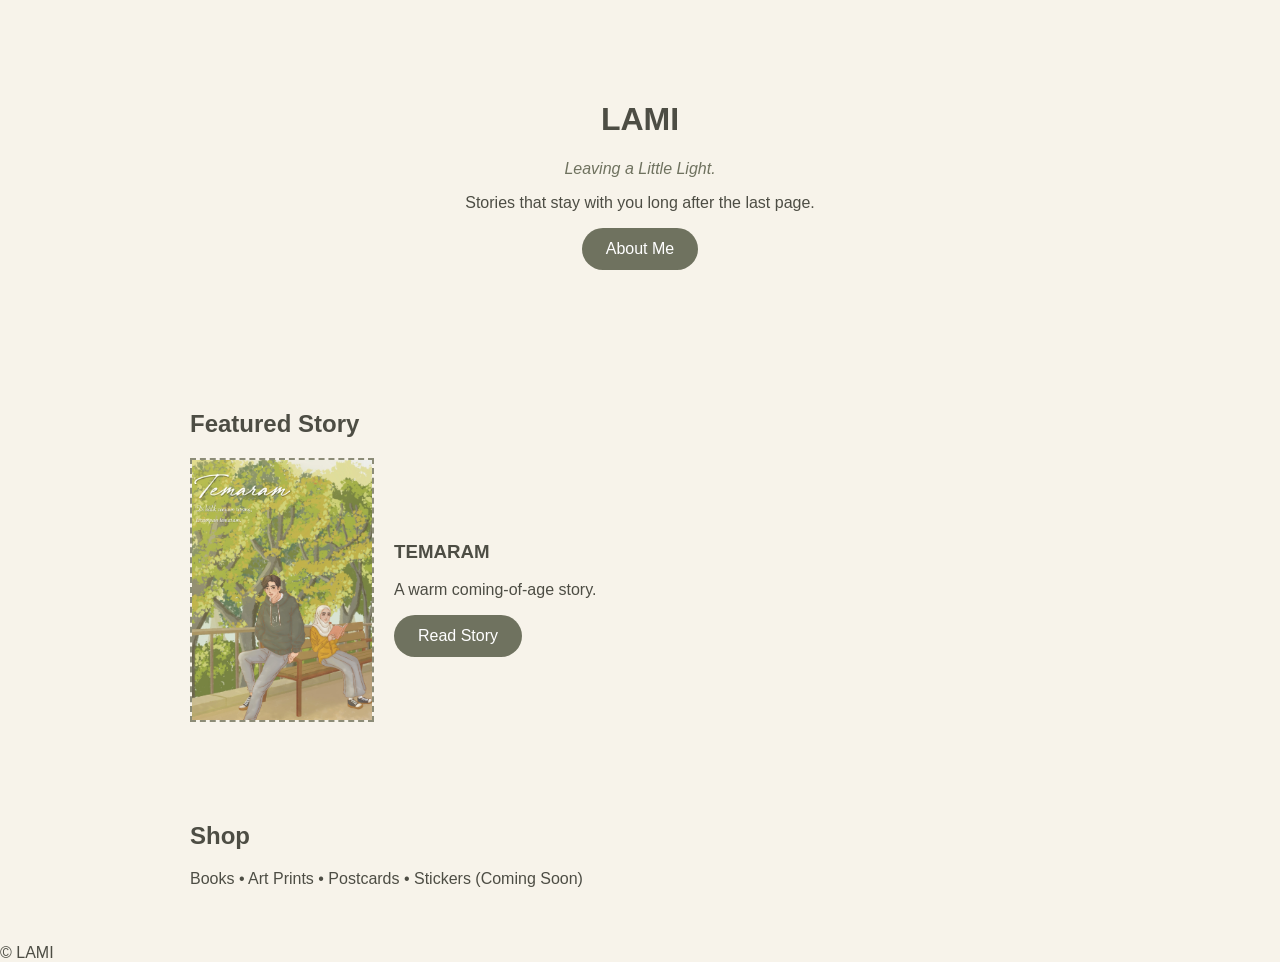
==== index.html @ 403c7cbf "Update index.html" ====
<!DOCTYPE html><html><head><meta charset="utf-8"><meta name="viewport" content="width=device-width,initial-scale=1">
<link rel="stylesheet" href="style.css"><title>LAMI</title></head>
<body>
<header class="hero">
<h1>LAMI</h1>
<p class="tag">Leaving a Little Light.</p>
<p class="intro">Stories that stay with you long after the last page.</p>
<a class="btn" href="about.html">About Me</a>
</header>
<section id="stories"><h2>Featured Story</h2>
<div class="card">
  <div class="cover">
    <img src="IMG_1497.jpeg" alt="Cover TEMARAM">
  </div>
  <div>
    <h3>TEMARAM</h3>
    <p>A warm coming-of-age story.</p>
    <a class="btn" href="temaram.html">Read Story</a>
  </div>
</div>
</section>
<section><h2>Shop</h2><p>Books • Art Prints • Postcards • Stickers (Coming Soon)</p></section>
<footer>© LAMI</footer>
<script src="script.js"></script></body></html>
---- style.css ----
body{margin:0;font-family:Arial,sans-serif;background:#F7F3EA;color:#4d4d44}
.hero{padding:80px 24px;text-align:center}.tag{font-style:italic;color:#6F725F}
.btn{display:inline-block;padding:12px 24px;background:#6F725F;color:#fff;text-decoration:none;border-radius:30px}
section{max-width:900px;margin:auto;padding:40px 24px}

.card{
    display:flex;
    gap:20px;
    align-items:center;
}

.cover{
    width:180px;
    height:260px;
    flex-shrink:0;
    overflow:hidden;
    border:2px dashed #8C8C77;
    display:flex;
    align-items:center;
    justify-content:center;
}

.cover img{
    width:100%;
    height:100%;
    object-fit:cover;
    display:block;
}
.about-logo{
  width:180px;
  height:auto;
  display:block;
  margin:0 auto 30px;
}
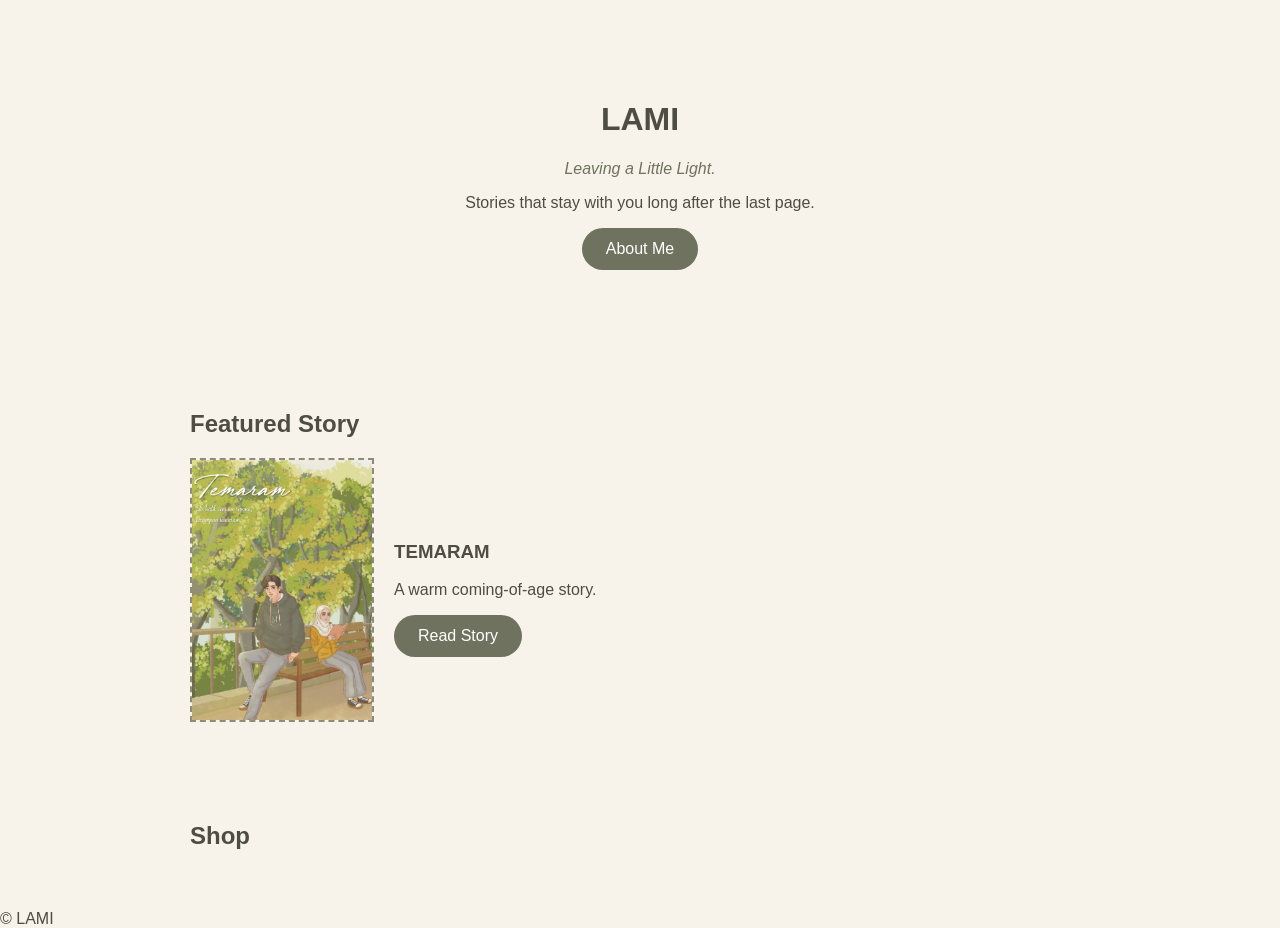
==== commit d876dc96: "Update index.html" ====
--- a/index.html
+++ b/index.html
@@ -1,5 +1,16 @@
 <!DOCTYPE html><html><head><meta charset="utf-8"><meta name="viewport" content="width=device-width,initial-scale=1">
 <link rel="stylesheet" href="style.css"><title>LAMI</title></head>
+<script>
+function toggleShop() {
+    const shop = document.getElementById("shopItems");
+
+    if (shop.style.display === "none") {
+        shop.style.display = "block";
+    } else {
+        shop.style.display = "none";
+    }
+}
+</script>
 <body>
 <header class="hero">
 <h1>LAMI</h1>
@@ -19,6 +30,20 @@
   </div>
 </div>
 </section>
-<section><h2>Shop</h2><p>Books • Art Prints • Postcards • Stickers (Coming Soon)</p></section>
+<section>
+
+<h2 onclick="toggleShop()" style="cursor:pointer;">Shop</h2>
+
+<div id="shopItems" style="display:none; margin-top:20px;">
+
+<p>Books</p>
+<p>Art Prints</p>
+<p>Postcards</p>
+<p>Stickers</p>
+<p>Coming Soon</p>
+
+</div>
+
+</section>
 <footer>© LAMI</footer>
 <script src="script.js"></script></body></html>
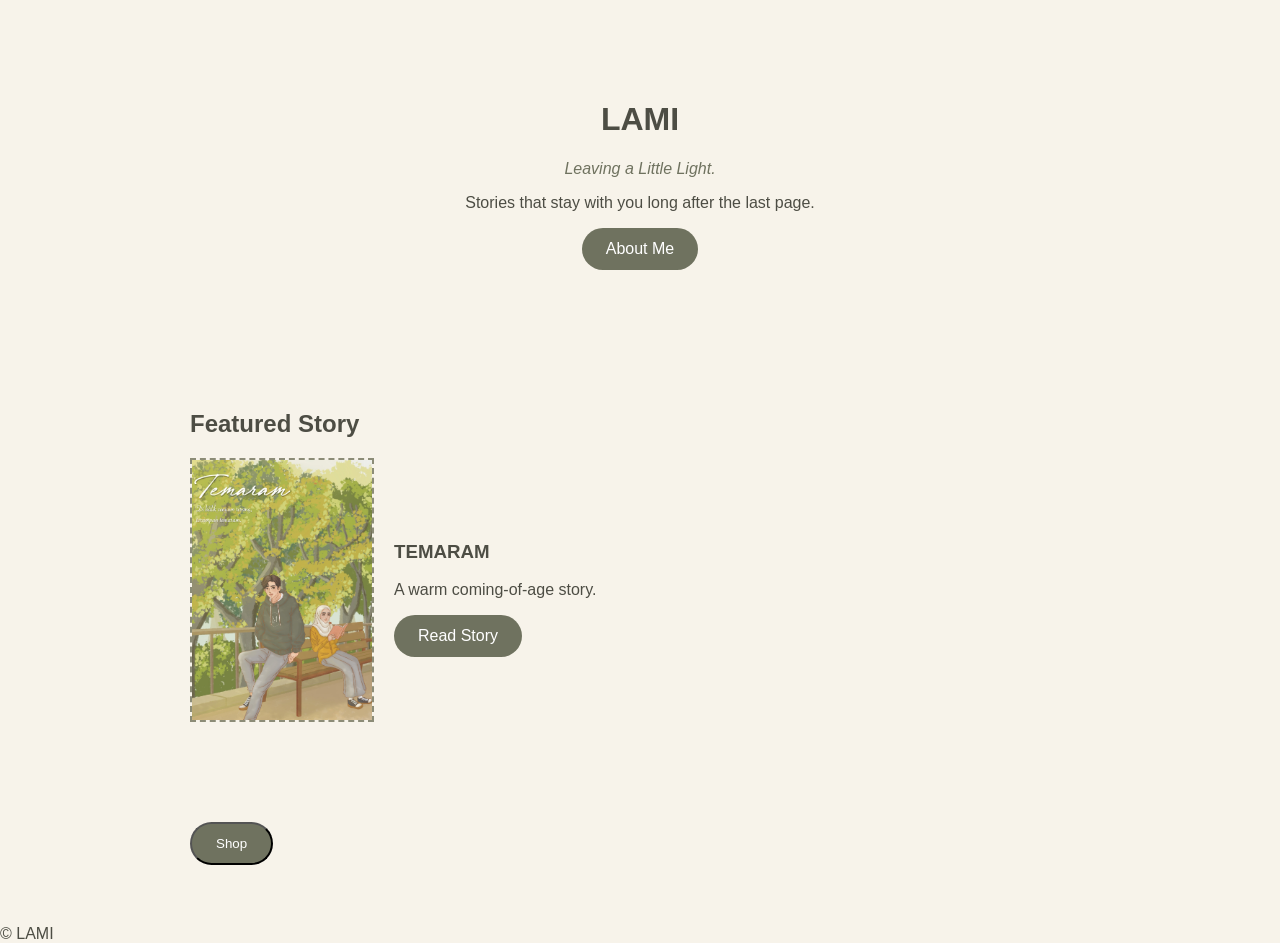
==== commit 15842406: "Update index.html" ====
--- a/index.html
+++ b/index.html
@@ -32,7 +32,9 @@
 </section>
 <section>
 
-<h2 onclick="toggleShop()" style="cursor:pointer;">Shop</h2>
+<h2>
+  <button class="btn shop-button" onclick="toggleShop()">Shop</button>
+</h2>
 
 <div id="shopItems" style="display:none; margin-top:20px;">
 
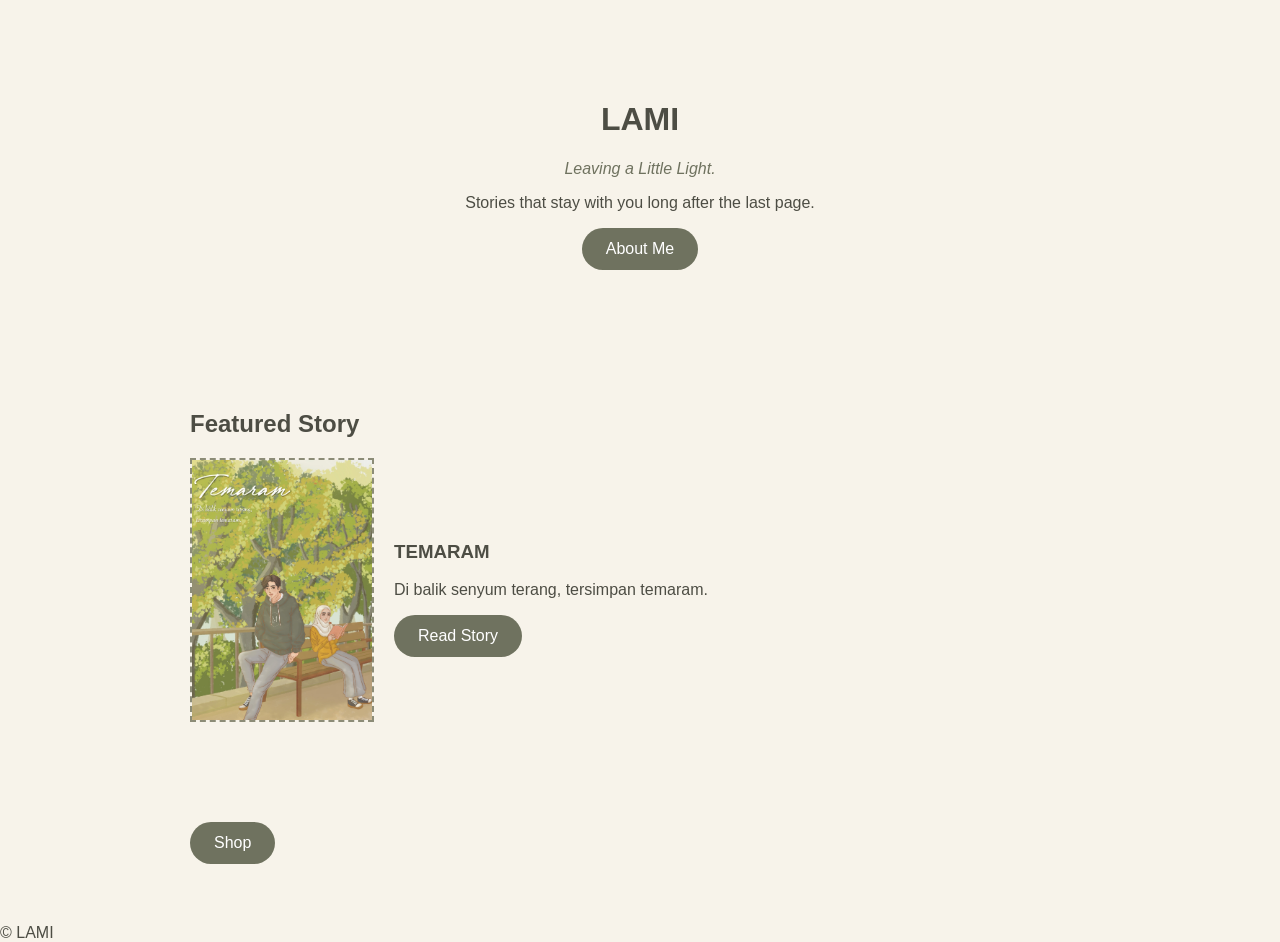
==== commit 7a1adba4: "Update index.html" ====
--- a/index.html
+++ b/index.html
@@ -25,7 +25,7 @@
   </div>
   <div>
     <h3>TEMARAM</h3>
-    <p>A warm coming-of-age story.</p>
+    <p>Di balik senyum terang, tersimpan temaram.</p>
     <a class="btn" href="temaram.html">Read Story</a>
   </div>
 </div>
@@ -39,9 +39,9 @@
 <div id="shopItems" style="display:none; margin-top:20px;">
 
 <p>Books</p>
-<p>Art Prints</p>
-<p>Postcards</p>
 <p>Stickers</p>
+<p>Shirt</p>
+<p>Sweater</p>
 <p>Coming Soon</p>
 
 </div>
--- a/style.css
+++ b/style.css
@@ -32,3 +32,16 @@
   display:block;
   margin:0 auto 30px;
 }
+.shop-button{
+    border:none;
+    cursor:pointer;
+    font-family:Arial,sans-serif;
+    font-size:16px;
+}
+.story-cover{
+    width:100%;
+    max-width:1080px;
+    height:auto;
+    display:block;
+    margin:0 auto 40px;
+}
